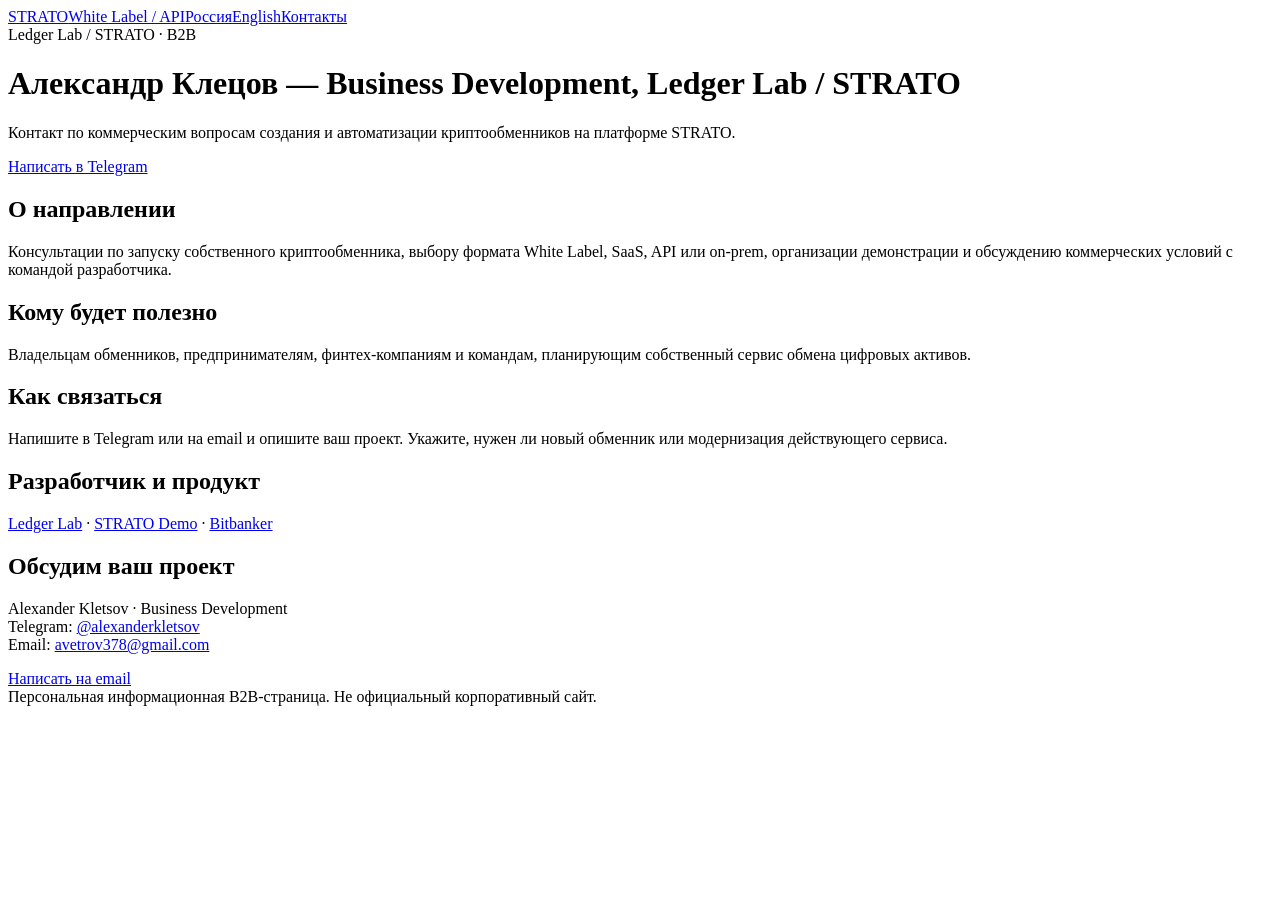
==== alexander-kletsov.html @ 6c7d2a33 "Publish STRATO resource: alexander-kletsov.html" ====
<!doctype html><html lang="ru"><head><meta charset="utf-8"><meta name="viewport" content="width=device-width, initial-scale=1"><title>Alexander Kletsov — Ledger Lab / STRATO | Контакты</title><meta name="description" content="Контакт по коммерческим вопросам создания и автоматизации криптообменников на платформе STRATO."><meta name="robots" content="index,follow"><link rel="canonical" href="https://alexklet777.github.io/ledgerlab-strato-crypto-exchange/alexander-kletsov.html"><meta property="og:title" content="Alexander Kletsov — Ledger Lab / STRATO | Контакты"><meta property="og:description" content="Контакт по коммерческим вопросам создания и автоматизации криптообменников на платформе STRATO."><meta property="og:type" content="website"><meta property="og:url" content="https://alexklet777.github.io/ledgerlab-strato-crypto-exchange/alexander-kletsov.html"><link rel="stylesheet" href="style.css"><script type="application/ld+json">{"@context":"https://schema.org","@type":"WebPage","name":"Alexander Kletsov — Ledger Lab / STRATO | Контакты","description":"Контакт по коммерческим вопросам создания и автоматизации криптообменников на платформе STRATO.","url":"https://alexklet777.github.io/ledgerlab-strato-crypto-exchange/alexander-kletsov.html","inLanguage":"ru","author":{"@type":"Person","@id":"https://alexklet777.github.io/ledgerlab-strato-crypto-exchange/alexander-kletsov.html#person","name":"Alexander Kletsov","jobTitle":"Business Development","url":"https://alexklet777.github.io/ledgerlab-strato-crypto-exchange/alexander-kletsov.html","email":"avetrov378@gmail.com","sameAs":["https://t.me/alexanderkletsov"],"worksFor":{"@type":"Organization","name":"Ledger Lab","url":"https://ledgerlab.one/"}},"about":{"@type":"SoftwareApplication","name":"STRATO.ONE","applicationCategory":"FinanceApplication","url":"https://ledgerlab.one/","provider":{"@type":"Organization","name":"Ledger Lab","url":"https://ledgerlab.one/"}}}</script></head><body><nav><a href="./">STRATO</a><a href="white-label.html">White Label / API</a><a href="crypto-exchange-russia.html">Россия</a><a href="crypto-exchange-software.html">English</a><a href="alexander-kletsov.html">Контакты</a></nav><main><header><span>Ledger Lab / STRATO · B2B</span><h1>Александр Клецов — Business Development, Ledger Lab / STRATO</h1><p>Контакт по коммерческим вопросам создания и автоматизации криптообменников на платформе STRATO.</p><a class="cta" href="https://t.me/alexanderkletsov">Написать в Telegram</a></header><section><h2>О направлении</h2><p>Консультации по запуску собственного криптообменника, выбору формата White Label, SaaS, API или on-prem, организации демонстрации и обсуждению коммерческих условий с командой разработчика.</p></section><section><h2>Кому будет полезно</h2><p>Владельцам обменников, предпринимателям, финтех-компаниям и командам, планирующим собственный сервис обмена цифровых активов.</p></section><section><h2>Как связаться</h2><p>Напишите в Telegram или на email и опишите ваш проект. Укажите, нужен ли новый обменник или модернизация действующего сервиса.</p></section><section><h2>Разработчик и продукт</h2><p><a href="https://ledgerlab.one/">Ledger Lab</a> · <a href="https://strato.ledgerlab.su/ru#exchange">STRATO Demo</a> · <a href="https://bitbanker.org/ru">Bitbanker</a></p></section><section><h2>Обсудим ваш проект</h2><p>Alexander Kletsov · Business Development<br>Telegram: <a href="https://t.me/alexanderkletsov">@alexanderkletsov</a><br>Email: <a href="mailto:avetrov378@gmail.com">avetrov378@gmail.com</a></p><a class="cta" href="mailto:avetrov378@gmail.com">Написать на email</a></section></main><footer>Персональная информационная B2B-страница. Не официальный корпоративный сайт.</footer></body></html>
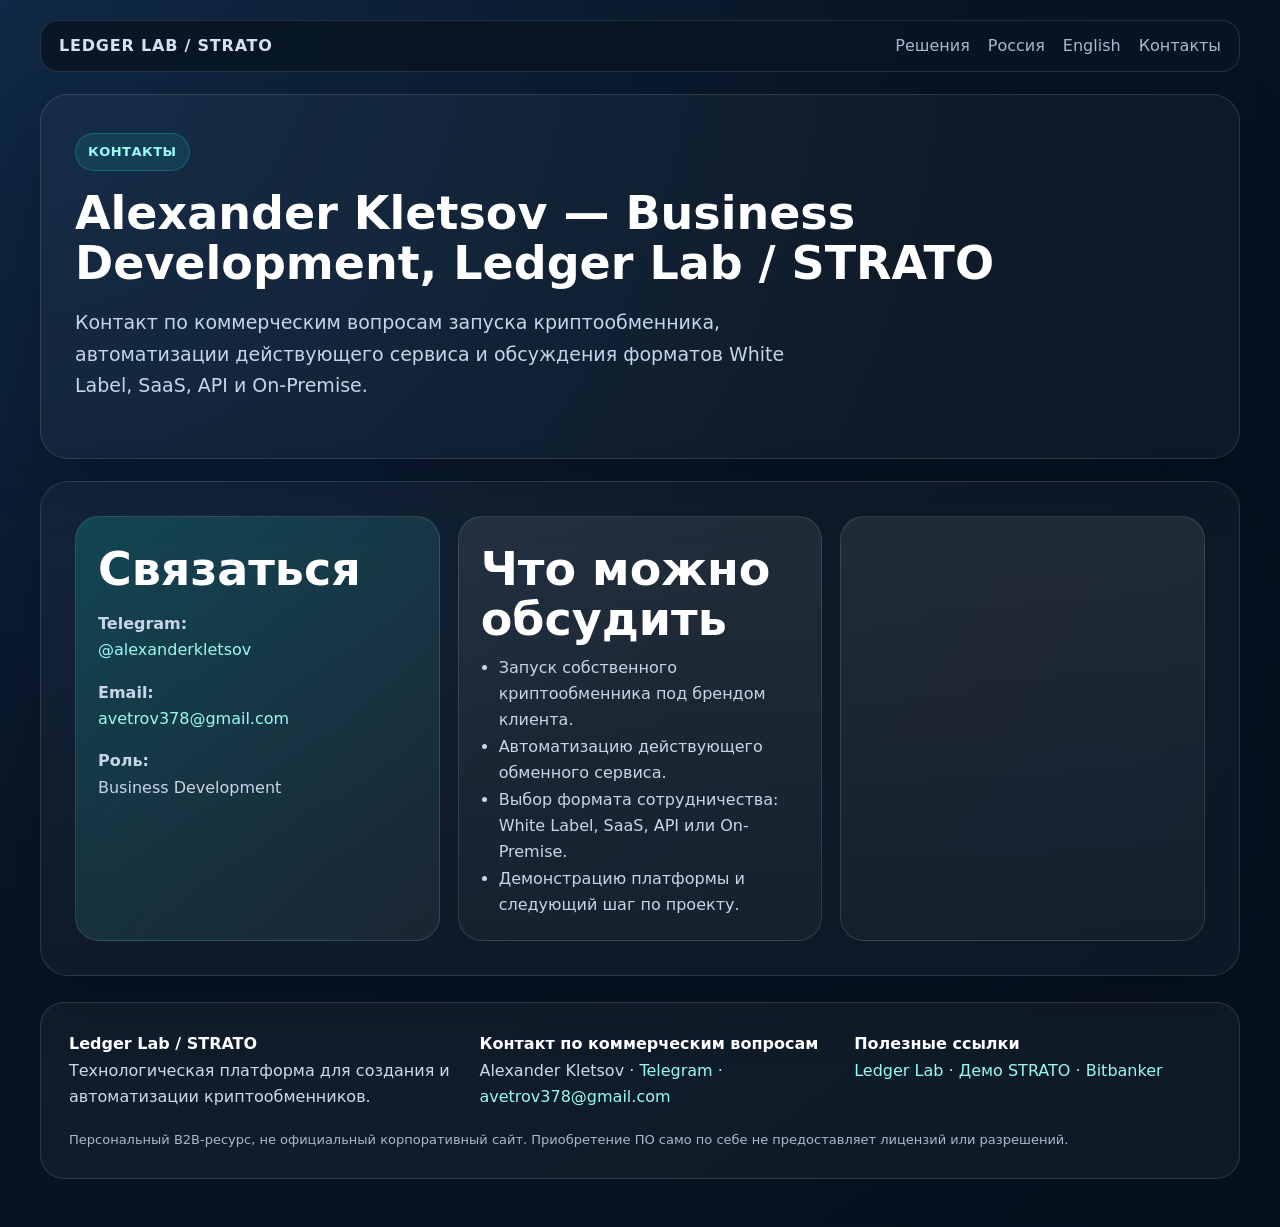
==== commit 4cd97f2d: "Refresh STRATO landing pages with visual sales layout and preserve SEO metadata" ====
--- a/alexander-kletsov.html
+++ b/alexander-kletsov.html
@@ -1 +1,76 @@
-<!doctype html><html lang="ru"><head><meta charset="utf-8"><meta name="viewport" content="width=device-width, initial-scale=1"><title>Alexander Kletsov — Ledger Lab / STRATO | Контакты</title><meta name="description" content="Контакт по коммерческим вопросам создания и автоматизации криптообменников на платформе STRATO."><meta name="robots" content="index,follow"><link rel="canonical" href="https://alexklet777.github.io/ledgerlab-strato-crypto-exchange/alexander-kletsov.html"><meta property="og:title" content="Alexander Kletsov — Ledger Lab / STRATO | Контакты"><meta property="og:description" content="Контакт по коммерческим вопросам создания и автоматизации криптообменников на платформе STRATO."><meta property="og:type" content="website"><meta property="og:url" content="https://alexklet777.github.io/ledgerlab-strato-crypto-exchange/alexander-kletsov.html"><link rel="stylesheet" href="style.css"><script type="application/ld+json">{"@context":"https://schema.org","@type":"WebPage","name":"Alexander Kletsov — Ledger Lab / STRATO | Контакты","description":"Контакт по коммерческим вопросам создания и автоматизации криптообменников на платформе STRATO.","url":"https://alexklet777.github.io/ledgerlab-strato-crypto-exchange/alexander-kletsov.html","inLanguage":"ru","author":{"@type":"Person","@id":"https://alexklet777.github.io/ledgerlab-strato-crypto-exchange/alexander-kletsov.html#person","name":"Alexander Kletsov","jobTitle":"Business Development","url":"https://alexklet777.github.io/ledgerlab-strato-crypto-exchange/alexander-kletsov.html","email":"avetrov378@gmail.com","sameAs":["https://t.me/alexanderkletsov"],"worksFor":{"@type":"Organization","name":"Ledger Lab","url":"https://ledgerlab.one/"}},"about":{"@type":"SoftwareApplication","name":"STRATO.ONE","applicationCategory":"FinanceApplication","url":"https://ledgerlab.one/","provider":{"@type":"Organization","name":"Ledger Lab","url":"https://ledgerlab.one/"}}}</script></head><body><nav><a href="./">STRATO</a><a href="white-label.html">White Label / API</a><a href="crypto-exchange-russia.html">Россия</a><a href="crypto-exchange-software.html">English</a><a href="alexander-kletsov.html">Контакты</a></nav><main><header><span>Ledger Lab / STRATO · B2B</span><h1>Александр Клецов — Business Development, Ledger Lab / STRATO</h1><p>Контакт по коммерческим вопросам создания и автоматизации криптообменников на платформе STRATO.</p><a class="cta" href="https://t.me/alexanderkletsov">Написать в Telegram</a></header><section><h2>О направлении</h2><p>Консультации по запуску собственного криптообменника, выбору формата White Label, SaaS, API или on-prem, организации демонстрации и обсуждению коммерческих условий с командой разработчика.</p></section><section><h2>Кому будет полезно</h2><p>Владельцам обменников, предпринимателям, финтех-компаниям и командам, планирующим собственный сервис обмена цифровых активов.</p></section><section><h2>Как связаться</h2><p>Напишите в Telegram или на email и опишите ваш проект. Укажите, нужен ли новый обменник или модернизация действующего сервиса.</p></section><section><h2>Разработчик и продукт</h2><p><a href="https://ledgerlab.one/">Ledger Lab</a> · <a href="https://strato.ledgerlab.su/ru#exchange">STRATO Demo</a> · <a href="https://bitbanker.org/ru">Bitbanker</a></p></section><section><h2>Обсудим ваш проект</h2><p>Alexander Kletsov · Business Development<br>Telegram: <a href="https://t.me/alexanderkletsov">@alexanderkletsov</a><br>Email: <a href="mailto:avetrov378@gmail.com">avetrov378@gmail.com</a></p><a class="cta" href="mailto:avetrov378@gmail.com">Написать на email</a></section></main><footer>Персональная информационная B2B-страница. Не официальный корпоративный сайт.</footer></body></html>+<!doctype html>
+<html lang="ru">
+<head>
+  <meta charset="utf-8">
+  <meta name="viewport" content="width=device-width, initial-scale=1">
+  <title>Alexander Kletsov | Ledger Lab / STRATO</title>
+  <meta name="description" content="Business contact for crypto exchange launch and automation projects.">
+  <meta name="robots" content="index,follow">
+  <link rel="canonical" href="https://alexklet777.github.io/ledgerlab-strato-crypto-exchange/alexander-kletsov.html">
+  <meta property="og:title" content="Alexander Kletsov | Ledger Lab / STRATO">
+  <meta property="og:description" content="Business contact for crypto exchange launch and automation projects.">
+  <meta property="og:type" content="website">
+  <meta property="og:url" content="https://alexklet777.github.io/ledgerlab-strato-crypto-exchange/alexander-kletsov.html">
+  <meta property="og:image" content="https://alexklet777.github.io/ledgerlab-strato-crypto-exchange/hero-ledgerlab.jpg">
+  <link rel="stylesheet" href="style.css">
+  <script type="application/ld+json">{"@context":"https://schema.org","@type":"WebPage","name":"Alexander Kletsov | Ledger Lab / STRATO","description":"Business contact for crypto exchange launch and automation projects.","url":"https://alexklet777.github.io/ledgerlab-strato-crypto-exchange/alexander-kletsov.html","inLanguage":"ru","author":{"@type":"Person","name":"Alexander Kletsov","jobTitle":"Business Development","email":"avetrov378@gmail.com","url":"https://alexklet777.github.io/ledgerlab-strato-crypto-exchange/alexander-kletsov.html","sameAs":["https://t.me/alexanderkletsov"],"worksFor":{"@type":"Organization","name":"Ledger Lab","url":"https://ledgerlab.one/"}},"about":{"@type":"SoftwareApplication","name":"STRATO.ONE","applicationCategory":"FinanceApplication","url":"https://ledgerlab.one/","provider":{"@type":"Organization","name":"Ledger Lab","url":"https://ledgerlab.one/"}}}</script>
+</head>
+<body>
+  <div class="page-shell">
+    
+<nav class="site-nav">
+  <a class="brand-mini" href="index.html">LEDGER LAB / STRATO</a>
+  <div class="nav-links">
+    <a href="white-label.html">Решения</a>
+    <a href="crypto-exchange-russia.html">Россия</a>
+    <a href="crypto-exchange-software.html">English</a>
+    <a href="alexander-kletsov.html">Контакты</a>
+  </div>
+</nav>
+
+    
+<section class="page-hero simple-hero">
+  <span class="eyebrow">Контакты</span>
+  <h1>Alexander Kletsov — Business Development, Ledger Lab / STRATO</h1>
+  <p>Контакт по коммерческим вопросам запуска криптообменника, автоматизации действующего сервиса и обсуждения форматов White Label, SaaS, API и On-Premise.</p>
+</section>
+<section class="section contact-grid">
+  <div class="contact-card accent-card">
+    <h2>Связаться</h2>
+    <p><strong>Telegram:</strong><br><a href="https://t.me/alexanderkletsov">@alexanderkletsov</a></p>
+    <p><strong>Email:</strong><br><a href="mailto:avetrov378@gmail.com">avetrov378@gmail.com</a></p>
+    <p><strong>Роль:</strong><br>Business Development</p>
+  </div>
+  <div class="contact-card">
+    <h2>Что можно обсудить</h2>
+    <ul class="bullet-list">
+      <li>Запуск собственного криптообменника под брендом клиента.</li>
+      <li>Автоматизацию действующего обменного сервиса.</li>
+      <li>Выбор формата сотрудничества: White Label, SaaS, API или On-Premise.</li>
+      <li>Демонстрацию платформы и следующий шаг по проекту.</li>
+    </ul>
+  </div>
+  <div class="contact-card image-card">
+    <img src="hero-ledgerlab.jpg" alt="Ledger Lab STRATO" loading="lazy" onerror="this.style.display='none'">
+  </div>
+</section>
+
+    
+<footer class="site-footer">
+  <div>
+    <strong>Ledger Lab / STRATO</strong><br>
+    Технологическая платформа для создания и автоматизации криптообменников.
+  </div>
+  <div>
+    <strong>Контакт по коммерческим вопросам</strong><br>
+    Alexander Kletsov · <a href="https://t.me/alexanderkletsov">Telegram</a> · <a href="mailto:avetrov378@gmail.com">avetrov378@gmail.com</a>
+  </div>
+  <div>
+    <strong>Полезные ссылки</strong><br>
+    <a href="https://ledgerlab.one/">Ledger Lab</a> · <a href="https://strato.ledgerlab.su/ru#exchange">Демо STRATO</a> · <a href="https://bitbanker.org/ru">Bitbanker</a>
+  </div>
+<small class="site-note">Персональный B2B-ресурс, не официальный корпоративный сайт. Приобретение ПО само по себе не предоставляет лицензий или разрешений.</small></footer>
+
+  </div>
+</body>
+</html>
--- a/style.css
+++ b/style.css
@@ -0,0 +1,2 @@
+:root{--bg:#081423;--surface:#0f1f34;--text:#d6e2f2;--muted:#a7bad1;--line:rgba(255,255,255,.12);--accent:#18e1d5;--accent-2:#6be7ff;--white:#fff;--shadow:0 24px 60px rgba(2,8,20,.24)}
+*{box-sizing:border-box}html{scroll-behavior:smooth}body{margin:0;font:16px/1.65 Inter,system-ui,-apple-system,BlinkMacSystemFont,"Segoe UI",sans-serif;background:radial-gradient(circle at top left,#102946 0,#081423 52%,#05101d 100%);color:var(--text)}a{color:inherit;text-decoration:none}a:focus-visible{outline:2px solid var(--accent);outline-offset:4px}img{max-width:100%;height:auto;display:block}.page-shell{max-width:1240px;margin:0 auto;padding:20px 20px 48px}.site-nav{display:flex;justify-content:space-between;gap:20px;align-items:center;padding:12px 18px;border:1px solid var(--line);background:rgba(8,20,35,.85);backdrop-filter:blur(12px);border-radius:18px;position:sticky;top:12px;z-index:10}.brand-mini{font-weight:800;letter-spacing:.05em}.nav-links{display:flex;gap:18px;flex-wrap:wrap;color:var(--muted)}.nav-links a:hover,.site-footer a:hover{color:var(--accent)}.hero{display:grid;grid-template-columns:1.05fr .95fr;gap:28px;align-items:center;padding:42px 0 18px}.hero-copy{padding:22px 4px}.eyebrow{display:inline-flex;align-items:center;gap:8px;padding:7px 12px;border-radius:999px;background:rgba(24,225,213,.11);border:1px solid rgba(24,225,213,.24);color:#97fbf4;font-size:13px;font-weight:700;letter-spacing:.04em;text-transform:uppercase}.hero h1,.page-hero h1,.section h2{margin:18px 0 16px;line-height:1.08;color:var(--white)}.hero h1{font-size:clamp(36px,4.7vw,62px);max-width:16ch}.hero h1 span,.cta-banner h2 span{color:var(--accent)}.lead,.page-hero p{font-size:19px;color:#c4d6ea;max-width:62ch}.cta-row,.cta-actions{display:flex;gap:14px;flex-wrap:wrap;margin:24px 0 18px}.btn{display:inline-flex;align-items:center;justify-content:center;padding:14px 20px;border-radius:14px;font-weight:700;transition:.2s ease}.btn:hover{transform:translateY(-2px)}.btn-primary{background:linear-gradient(135deg,var(--accent),var(--accent-2));color:#062034}.btn-secondary{background:rgba(255,255,255,.06);border:1px solid rgba(255,255,255,.14);color:var(--white)}.hero-points{list-style:none;padding:0;margin:26px 0 0;display:grid;gap:10px;color:#d8e8fa}.hero-points li{position:relative;padding-left:28px}.hero-points li:before{content:"";position:absolute;left:0;top:10px;width:12px;height:12px;border-radius:50%;background:linear-gradient(135deg,var(--accent),var(--accent-2));box-shadow:0 0 0 6px rgba(24,225,213,.12)}.hero-visual{padding:14px;border-radius:28px;background:radial-gradient(ellipse at center,#14445b,#0a1d31);border:1px solid var(--line);box-shadow:var(--shadow);min-height:150px}.hero-visual img,.image-card img{border-radius:20px}.section,.page-hero{margin-top:22px;padding:34px;border-radius:28px;background:rgba(255,255,255,.03);border:1px solid var(--line);box-shadow:var(--shadow)}.section-surface{background:rgba(255,255,255,.05)}.compact-intro{padding-top:30px}.section-head{margin-bottom:22px}.section h2,.page-hero h1{font-size:clamp(28px,4vw,46px)}.feature-grid,.cards-2x2,.timeline-grid,.contact-grid{display:grid;gap:18px}.four-up{grid-template-columns:repeat(4,1fr)}.three-up{grid-template-columns:repeat(3,1fr)}.cards-2x2{grid-template-columns:repeat(2,1fr)}.feature-card,.solution-card,.proof-card,.contact-card,.timeline-grid article{background:linear-gradient(180deg,rgba(255,255,255,.08),rgba(255,255,255,.03));border:1px solid var(--line);border-radius:24px;padding:22px}.feature-card h3,.solution-card h2,.proof-card h3,.timeline-grid h3,.contact-card h2{margin:6px 0 10px;color:var(--white)}.feature-card p,.solution-card p,.proof-card p,.timeline-grid p,.contact-card p,.contact-card li{color:#c8d5e6}.icon{width:46px;height:46px;border-radius:14px;display:grid;place-items:center;background:linear-gradient(135deg,var(--accent),var(--accent-2));color:#04253b;font-weight:900;letter-spacing:.03em}.split-section{display:grid;grid-template-columns:1.2fr .8fr;gap:20px;align-items:start}.check-list{display:grid;gap:14px;margin-top:18px}.check-list div{padding:14px 16px;border-radius:18px;background:rgba(255,255,255,.04);border:1px solid rgba(255,255,255,.08)}.timeline-grid{grid-template-columns:repeat(4,1fr)}.timeline-grid article span{display:inline-grid;place-items:center;width:42px;height:42px;border-radius:50%;background:rgba(24,225,213,.12);border:1px solid rgba(24,225,213,.3);color:#9bfaf4;font-weight:800;margin-bottom:12px}.cta-banner{display:grid;grid-template-columns:1.1fr .9fr;gap:20px;align-items:center;background:linear-gradient(135deg,rgba(24,225,213,.16),rgba(104,82,255,.14),rgba(255,255,255,.03))}.cta-banner h2{font-size:clamp(28px,4vw,48px);max-width:22ch}.page-hero.simple-hero{padding:38px 34px}.contact-grid{grid-template-columns:repeat(3,minmax(0,1fr))}.contact-card{min-height:100%;overflow-wrap:anywhere}.accent-card{background:linear-gradient(135deg,rgba(24,225,213,.18),rgba(255,255,255,.05))}.image-card{padding:10px;overflow:hidden}.bullet-list{padding-left:18px;margin:0}.site-footer{margin-top:26px;display:grid;grid-template-columns:1.1fr 1fr 1fr;gap:18px;padding:28px;border-radius:24px;background:rgba(255,255,255,.04);border:1px solid var(--line);color:#cddaea;overflow-wrap:anywhere}.site-footer strong{color:var(--white)}.site-note{grid-column:1/-1;color:var(--muted);font-size:13px}.site-footer a,.contact-card a{color:#97fbf4}@media(max-width:1000px){.split-section,.cta-banner,.site-footer{grid-template-columns:1fr}.four-up,.timeline-grid{grid-template-columns:repeat(2,1fr)}.contact-grid{grid-template-columns:1fr 1fr}}@media(max-width:760px){.page-shell{padding:14px 14px 34px}.site-nav{position:static;flex-direction:column;align-items:flex-start}.nav-links{gap:12px}.hero{grid-template-columns:1fr;padding-top:24px}.hero h1{max-width:none}.four-up,.three-up,.cards-2x2,.timeline-grid,.contact-grid{grid-template-columns:1fr}.section,.page-hero,.site-footer{padding:24px}.cta-row,.cta-actions{flex-direction:column;align-items:stretch}.btn{overflow-wrap:anywhere}}@media(prefers-reduced-motion:reduce){html{scroll-behavior:auto}.btn{transition:none}}
